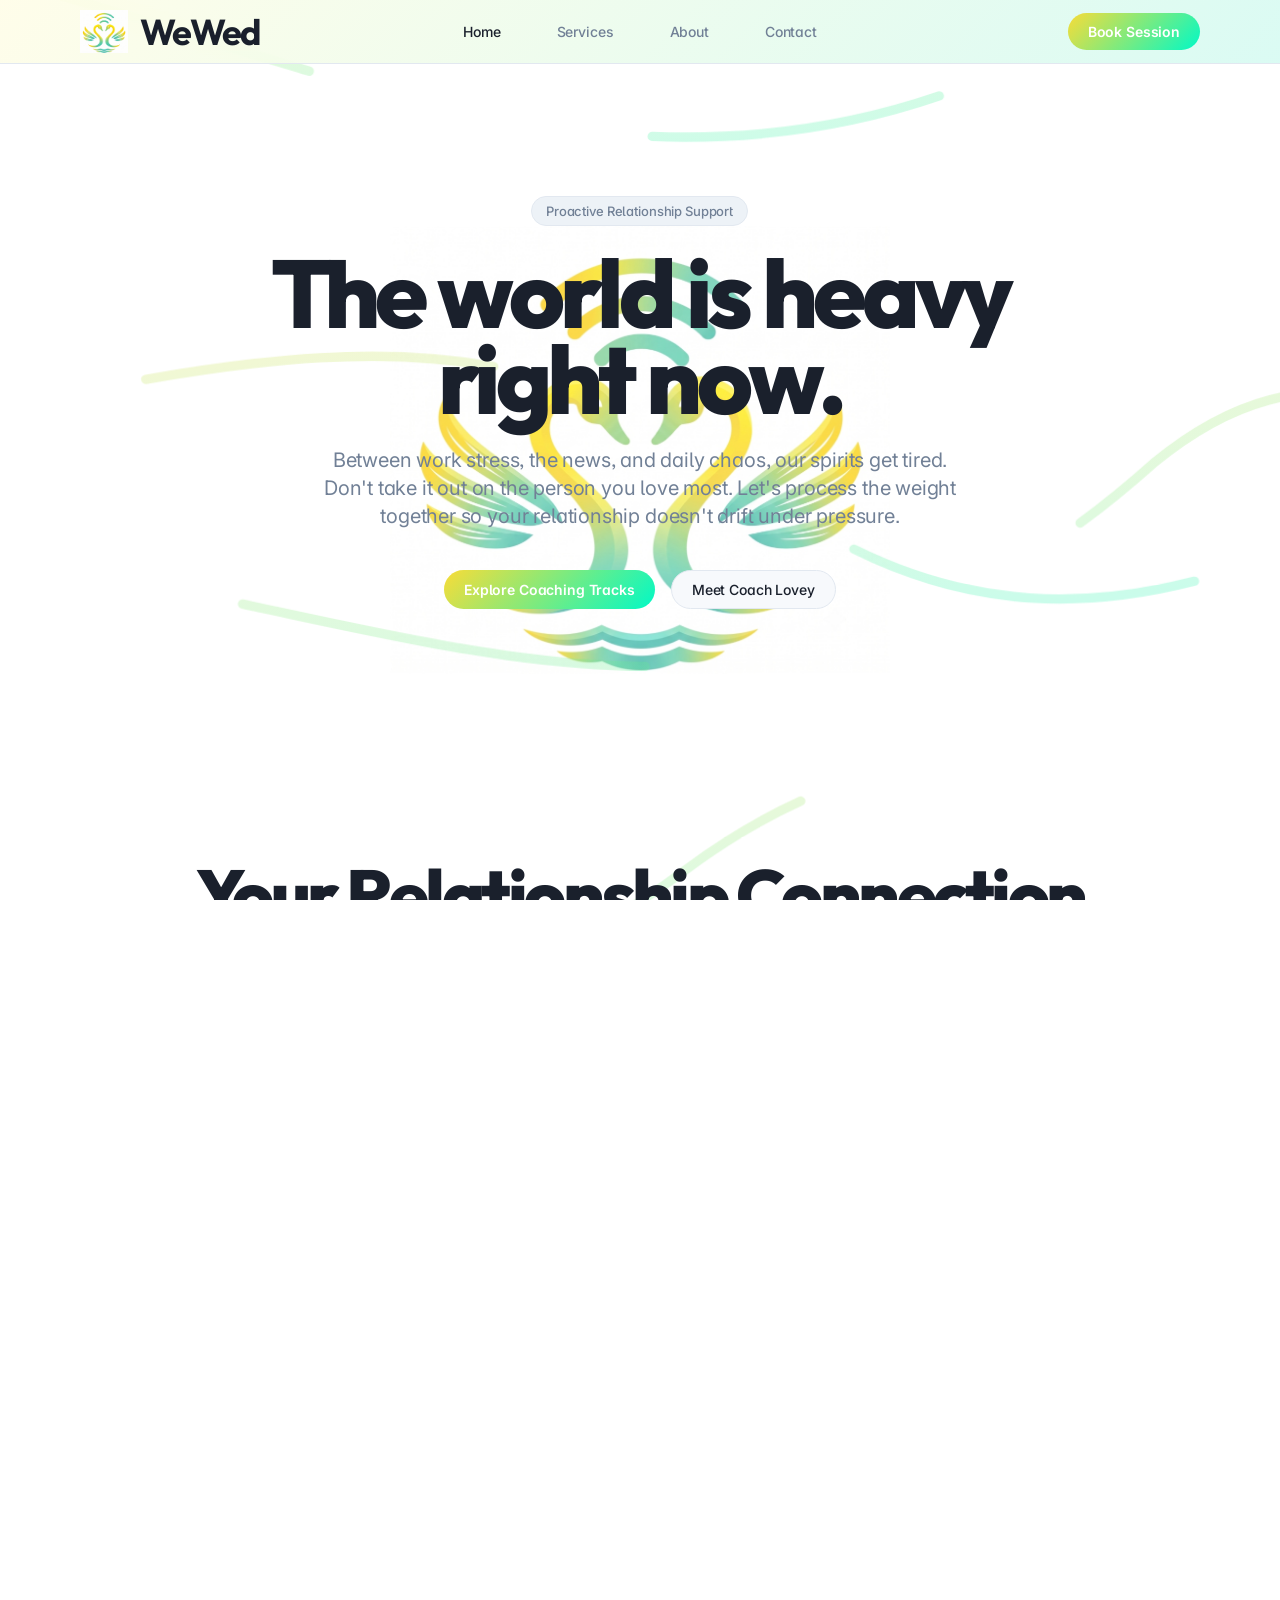
==== index.html @ 93bf55c0 "Add Coach Lovey portrait to home page card and about page biography section" ====
<!DOCTYPE html>
<html lang="en">
<head>
  <meta charset="UTF-8">
  <script>document.documentElement.classList.add('js')</script>
  <meta name="viewport" content="width=device-width, initial-scale=1.0">
  <title>WeWed - Proactive Relationship Coaching</title>
  <meta name="description" content="Peel back the layers and process the weight of the world together. Proactive, preventative relationship support with Coach Lovey.">
  <link rel="stylesheet" href="style.css?v=2">
</head>
<body>
  <!-- Header Navigation -->
  <header>
    <a href="index.html" class="logo" id="header-logo">
      <img src="swan-logo.jpg" alt="WeWed Logo" style="width: 32px; height: 32px; margin-right: 4px; object-fit: contain;">
      WeWed
    </a>
    <nav id="header-nav">
      <div class="nav-links">
        <a href="index.html" class="active">Home</a>
        <a href="services.html">Services</a>
        <a href="about.html">About</a>
        <a href="contact.html">Contact</a>
      </div>
      <div class="nav-ctas">
        <a href="contact.html" class="btn-primary">Book Session</a>
      </div>
    </nav>
  </header>

  <!-- Hero Section -->
  <section class="hero">
    <div class="hero-tag animate-on-scroll">Proactive Relationship Support</div>
    <h1 class="display-xxl animate-on-scroll">The world is heavy right now.</h1>
    <p class="subhead animate-on-scroll">Between work stress, the news, and daily chaos, our spirits get tired. Don't take it out on the person you love most. Let's process the weight together so your relationship doesn't drift under pressure.</p>
    <div class="hero-actions animate-on-scroll">
      <a href="services.html" class="btn-primary">Explore Coaching Tracks</a>
      <a href="about.html" class="btn-secondary">Meet Coach Lovey</a>
    </div>
  </section>

  <!-- Services Highlights (Translucent and Spotlight Cards) -->
  <section class="section-container">
    <div style="text-align: center; margin-bottom: 60px;">
      <h2 class="display-xl animate-on-scroll">Your Relationship Connection</h2>
      <p class="subhead animate-on-scroll" style="margin: 0 auto;">Curated coaching services designed to protect your healing and build a better way to connect.</p>
    </div>
    
    <div class="grid-3">
      <!-- Prevention & Maintenance Card (Teal Spotlight) -->
      <div class="card-surface card-spotlight-teal animate-on-scroll" id="card-prevention">
        <div class="hero-tag" style="width: fit-content; margin-bottom: 12px; font-size: 12px; padding: 4px 10px; color: var(--ink);">For Individuals & Couples</div>
        <h3 class="display-md" style="margin-bottom: 15px;">Relational Prevention & Maintenance</h3>
        <p class="subhead" style="font-size: 15px; line-height: 1.5; margin-bottom: 30px;">Stop old patterns before they occur. Protect the healing you've achieved, balancing life, work, stress, and daily routines to stay securely on a positive path forward.</p>
        <a href="services.html" class="btn-secondary" style="width: 100%;">View Details</a>
      </div>

      <!-- Communication Deep Dive (Yellow Spotlight) -->
      <div class="card-surface card-spotlight-yellow animate-on-scroll" id="card-deepdive">
        <div class="hero-tag" style="width: fit-content; margin-bottom: 12px; font-size: 12px; padding: 4px 10px; color: var(--ink);">For Individuals & Couples</div>
        <h3 class="display-md" style="margin-bottom: 15px;">The Communication Deep Dive</h3>
        <p class="subhead" style="font-size: 15px; line-height: 1.5; margin-bottom: 30px;">Designed for individuals and couples stuck in arguments or personal communication loops due to a heavy backlog of unspoken hurt. Fast-track your space to express feelings cleanly, flattening the lumpy rug.</p>
        <a href="services.html" class="btn-secondary" style="width: 100%;">View Details</a>
      </div>

      <!-- Cohorts & Tools (Mix Spotlight) -->
      <div class="card-surface card-spotlight-mix animate-on-scroll" id="card-groups">
        <h3 class="display-md" style="margin-bottom: 15px;">Intentional Communication Groups</h3>
        <p class="subhead" style="font-size: 15px; line-height: 1.5; margin-bottom: 30px;">Breakthroughs from realizing you aren't alone. Led group sessions providing a low-pressure space to connect, share perspectives, and apply what works for you.</p>
        <a href="services.html" class="btn-secondary" style="width: 100%;">View Details</a>
      </div>
    </div>
  </section>

  <!-- Coach Lovey Section -->
  <section class="section-container" style="border-top: 1px solid var(--hairline-soft);">
    <div class="grid-2" style="align-items: center;">
      <div class="animate-on-scroll" style="position: relative; display: flex; justify-content: center;">
        <!-- Sophisticated interactive graphic placeholder/mockup -->
        <div class="card-surface card-spotlight-teal" style="width: 100%; max-width: 440px; padding: 40px; text-align: center; border-radius: 30px;">
          <img src="coach-lovey.jpg" alt="Coach Lovey" style="width: 140px; height: 140px; border-radius: 50%; object-fit: cover; margin: 0 auto 24px auto; border: 3px solid var(--accent-teal); display: block; box-shadow: var(--shadow-md);">
          <h3 class="display-md" style="margin-bottom: 8px;">Coach Lovey</h3>
          <p class="subhead" style="font-size: 14px; margin-bottom: 24px;">Relationship Coach</p>
          <div style="display: flex; justify-content: center; gap: 8px;">
            <span style="background: var(--surface-2); padding: 6px 12px; border-radius: 100px; font-size: 12px; border: 1px solid var(--hairline);">20+ Yrs Care</span>
            <span style="background: var(--surface-2); padding: 6px 12px; border-radius: 100px; font-size: 12px; border: 1px solid var(--hairline);">Marriage Advocate</span>
          </div>
        </div>
      </div>
      <div class="animate-on-scroll">
        <div class="hero-tag" style="width: fit-content;">Meet Coach Lovey</div>
        <h2 class="display-xl" style="margin-bottom: 20px;">We Connect, We Prevent, We Build</h2>
        <p style="color: var(--ink-muted); font-size: 16px; line-height: 1.6; margin-bottom: 20px;">Yolonda “Coach Lovey” Young is the founder of WeWed, LLC and a Certified Relationship Coach with a Bachelor’s degree in Clinical Psychology. Her work focuses on helping singles, couples, and groups build healthier communication, stronger connection, and practical relationship habits before things break down.</p>
        <p style="color: var(--ink-muted); font-size: 16px; line-height: 1.6; margin-bottom: 32px;">Through WeWed, Coach Lovey provides relationship coaching that is preventative, practical, and forward-focused. Her sessions are designed to help clients recognize patterns, strengthen communication, build self-awareness, and create healthier ways of showing up in their relationships.</p>
        <a href="about.html" class="btn-primary">Read My Story</a>
      </div>
    </div>
  </section>

  <!-- What Makes This Approach Different Section -->
  <section class="section-container" style="border-top: 1px solid var(--hairline-soft); padding-top: 80px; padding-bottom: 80px;">
    <div class="grid-2">
      <!-- Title (Left) -->
      <div style="display: flex; flex-direction: column; justify-content: center;">
        <div class="hero-tag animate-on-scroll" style="width: fit-content; margin-bottom: 16px;">Our Philosophy</div>
        <h2 class="display-xl animate-on-scroll" style="margin-bottom: 24px;">What Makes This Approach Different</h2>
      </div>
      <!-- Card (Right) -->
      <div class="border-trace-teal animate-on-scroll">
        <div class="border-trace-teal-inner card-surface card-spotlight-teal" style="padding: 40px; height: 100%;">
          <p style="color: var(--ink-muted); font-size: 16px; line-height: 1.6; margin-bottom: 20px;">Coach Lovey blends relational insight, communication strategy, guided conversation, and practical tools to support personal and relational growth.</p>
          <p style="color: var(--ink-muted); font-size: 16px; line-height: 1.6; margin-bottom: 20px;">This work focuses on everyday moments: how you speak, listen, respond, pause, repair, set boundaries, and make decisions. Small shifts in understanding and communication can create meaningful changes in how relationships feel over time.</p>
          <p style="color: var(--ink-muted); font-size: 16px; line-height: 1.6; margin-bottom: 0;">The goal is not to stay stuck in the past. The goal is to understand what matters, recognize what needs to change, and build healthier habits moving forward.</p>
        </div>
      </div>
    </div>
  </section>

  <!-- Coaching, Not Therapy Section -->
  <section class="section-container" style="border-top: 1px solid var(--hairline-soft); padding-top: 80px; padding-bottom: 80px;">
    <div class="grid-2">
      <!-- Title (Desktop Right, Mobile First) -->
      <div class="order-second-desktop align-right-desktop" style="display: flex; flex-direction: column; justify-content: center;">
        <div class="hero-tag animate-on-scroll" style="width: fit-content; margin-bottom: 16px;">Core Distinction</div>
        <h2 class="display-xl animate-on-scroll" style="margin-bottom: 24px;">Coaching, Not Therapy</h2>
      </div>
      <!-- Card (Desktop Left, Mobile Second) -->
      <div class="border-trace-teal animate-on-scroll order-first-desktop">
        <div class="border-trace-teal-inner card-surface card-spotlight-yellow" style="padding: 40px; height: 100%;">
          <p style="color: var(--ink-muted); font-size: 16px; line-height: 1.6; margin-bottom: 20px;">WeWed is not therapy, counseling, clinical psychotherapy, or mental health treatment. Coaching services are educational, facilitative, and growth-focused.</p>
          <p style="color: var(--ink-muted); font-size: 16px; line-height: 1.6; margin-bottom: 0;">Coach Lovey does not diagnose, treat mental health conditions, provide crisis intervention, or replace the support of a licensed mental health professional. Instead, WeWed focuses on prevention, maintenance, communication, clarity, boundaries, and intentional relationship growth.</p>
        </div>
      </div>
    </div>
  </section>

  <!-- Global Footer -->
  <footer>
    <div class="footer-container">
      <div class="footer-info">
        <a href="index.html" class="logo" id="footer-logo">
          <img src="swan-logo.jpg" alt="WeWed Logo" style="width: 32px; height: 32px; margin-right: 4px; object-fit: contain;">
          WeWed
        </a>
        <p>Proactive relationship prevention, maintenance, and intensive coaching to protect your connection.</p>
      </div>
      <div class="footer-column">
        <h4>Services</h4>
        <ul>
          <li><a href="services.html">Prevention & Maintenance</a></li>
          <li><a href="services.html">Communication Deep Dive</a></li>
          <li><a href="services.html">Group Cohorts</a></li>
        </ul>
      </div>
      <div class="footer-column">
        <h4>About</h4>
        <ul>
          <li><a href="about.html">Coach Lovey</a></li>
          <li><a href="about.html#articles">Insights & Articles</a></li>
        </ul>
      </div>
      <div class="footer-column">
        <h4>Connect</h4>
        <ul>
          <li><a href="contact.html">Book Session</a></li>
          <li><a href="contact.html">General Inquiry</a></li>
          <li><a href="contact.html#faq">FAQs</a></li>
        </ul>
      </div>
    </div>
    <div class="footer-bottom">
      <div>© 2026 WeWed. All rights reserved.</div>
      <div>Designed with Framer aesthetics.</div>
    </div>
  </footer>

  <script src="app.js"></script>
</body>
</html>
---- style.css ----
@import url('https://fonts.googleapis.com/css2?family=Inter:ital,opsz,wght@0,14..32,100..900;1,14..32,100..900&family=Outfit:wght@100..900&display=swap');

:root {
  --canvas: #ffffff;
  --surface-1: #f7f9fc;
  --surface-2: #edf2f7;
  --hairline: #e2e8f0;
  --hairline-soft: #edf2f7;
  --ink: #1a202c;
  --ink-muted: #718096;
  --accent-teal: #01F9C6;
  --accent-yellow: #F9DC37;
  --btn-gradient: linear-gradient(135deg, #F9DC37, #01F9C6);
  --font-display: 'Outfit', sans-serif;
  --font-body: 'Inter', sans-serif;
}

* {
  box-sizing: border-box;
  margin: 0;
  padding: 0;
}

html, body {
  background-color: var(--canvas);
  color: var(--ink);
  font-family: var(--font-body);
  font-feature-settings: "cv01", "cv05", "cv09", "cv11", "ss03", "ss07", "dlig";
  overflow-x: hidden;
  scroll-behavior: smooth;
  height: 100%;
}

h1, h2, h3, h4, h5, h6 {
  font-family: var(--font-display);
}

/* Background floating scissors canvas */
/* Background Large Logo Layout */
.bg-canvas {
  position: fixed;
  top: 0;
  left: 0;
  width: 100vw;
  height: 100vh;
  z-index: 1;
  pointer-events: none;
  overflow: hidden;
  display: flex;
  align-items: center;
  justify-content: center;
}

.bg-logo-large {
  width: min(70vw, 70vh, 500px);
  height: min(70vw, 70vh, 500px);
  opacity: 0.75; /* Increased opacity for clear visibility */
  mix-blend-mode: multiply; /* Transparent white background for JPEG */
  pointer-events: none;
  animation: bgLogoFloat 10s infinite ease-in-out;
  transform-origin: center;
}

.bg-logo-large img {
  width: 100%;
  height: 100%;
  object-fit: contain;
}

@keyframes bgLogoFloat {
  0%, 100% { transform: translateY(0) rotate(0deg); }
  50% { transform: translateY(-15px) rotate(2deg); }
}

/* Color Flashing Animation via Hue-Rotate */
@keyframes bgLogoFlash {
  0% { filter: hue-rotate(0deg); }
  100% { filter: hue-rotate(360deg); }
}

/* Cursor Swan / Ripple Interaction */
.click-swan-effect {
  position: fixed;
  width: 50px;
  height: 50px;
  z-index: 9999;
  pointer-events: none;
  transform: translate(-50%, -50%);
  animation: fadeOutSwan 0.7s forwards cubic-bezier(0.16, 1, 0.3, 1);
}

@keyframes fadeOutSwan {
  0% { opacity: 0; scale: 0.6; }
  20% { opacity: 1; scale: 1.1; }
  100% { opacity: 0; scale: 0.8; }
}

.click-ripple {
  position: fixed;
  border: 2px solid var(--accent-teal);
  border-radius: 50%;
  transform: translate(-50%, -50%);
  pointer-events: none;
  z-index: 9997;
  animation: rippleEffect 0.7s forwards cubic-bezier(0.16, 1, 0.3, 1);
}

@keyframes rippleEffect {
  0% { width: 0; height: 0; opacity: 1; }
  100% { width: 100px; height: 100px; opacity: 0; border-color: var(--accent-yellow); }
}

/* User Rules CSS for Scroll Animations */
.animate-on-scroll {
  transition: opacity .8s cubic-bezier(.16,1,.3,1), transform .8s cubic-bezier(.16,1,.3,1);
  will-change: transform, opacity;
}

.js .animate-on-scroll {
  opacity: 0;
  transform: translateY(30px);
}

.animate-on-scroll.is-visible {
  opacity: 1 !important;
  transform: translateY(0) !important;
}

/* Black text border on all teal-coloured text */
[style*="color: var(--accent-teal)"],
[style*="color:var(--accent-teal)"] {
  text-shadow:
    -1px -1px 0 #000,
     1px -1px 0 #000,
    -1px  1px 0 #000,
     1px  1px 0 #000;
}


/* Global Layout & Container */
header {
  position: fixed;
  top: 0;
  left: 0;
  width: 100%;
  height: 64px;
  background: linear-gradient(135deg, rgba(255, 253, 230, 0.85), rgba(212, 250, 241, 0.85), rgba(255, 240, 242, 0.85), rgba(255, 253, 230, 0.85));
  background-size: 300% 300%;
  animation: footerGradient 15s ease infinite;
  backdrop-filter: blur(20px);
  -webkit-backdrop-filter: blur(20px);
  border-bottom: 1px solid var(--hairline);
  z-index: 1000;
  display: flex;
  align-items: center;
  justify-content: space-between;
  padding: 0 80px;
}

header .logo {
  font-size: 36px;
  letter-spacing: -2px;
}

header .logo img {
  width: 48px !important;
  height: 48px !important;
}

.logo {
  font-family: var(--font-display);
  font-size: 24px;
  font-weight: 700;
  color: var(--ink);
  text-decoration: none;
  letter-spacing: -1.5px;
  display: flex;
  align-items: center;
  gap: 8px;
}

.logo svg {
  width: 24px;
  height: 24px;
  fill: var(--accent-teal);
}

nav {
  display: flex;
  align-items: center;
  flex-grow: 1;
  justify-content: flex-end;
}

.nav-links {
  position: absolute;
  left: 50%;
  transform: translateX(-50%);
  display: flex;
  gap: 56px;
  align-items: center;
}

nav a {
  font-size: 14px;
  font-weight: 500;
  color: var(--ink-muted);
  text-decoration: none;
  letter-spacing: -0.14px;
  transition: color 0.2s ease;
}

nav a:hover, nav a.active {
  color: var(--ink);
}

.nav-ctas {
  display: flex;
  gap: 12px;
}

/* Primary and Secondary CTA Buttons */
.btn-primary {
  background: var(--btn-gradient);
  color: var(--canvas);
  font-family: var(--font-body);
  font-size: 14px;
  font-weight: 600;
  letter-spacing: -0.14px;
  border-radius: 100px;
  padding: 10px 20px;
  border: none;
  cursor: pointer;
  text-decoration: none;
  transition: transform 0.1s ease, filter 0.2s ease;
  display: inline-flex;
  align-items: center;
  justify-content: center;
}

.btn-primary:active {
  transform: scale(0.96);
}

.btn-primary:hover {
  filter: brightness(1.08);
}

.btn-secondary {
  background-color: var(--surface-1);
  color: var(--ink);
  font-family: var(--font-body);
  font-size: 14px;
  font-weight: 500;
  letter-spacing: -0.14px;
  border-radius: 100px;
  padding: 10px 20px;
  border: 1px solid var(--hairline);
  cursor: pointer;
  text-decoration: none;
  transition: transform 0.1s ease, background-color 0.2s ease;
  display: inline-flex;
  align-items: center;
  justify-content: center;
}

.btn-secondary:active {
  transform: scale(0.96);
}

.btn-secondary:hover {
  background-color: var(--surface-2);
}

/* Mobile Nav Toggle */
.mobile-menu-btn {
  display: none;
  background: none;
  border: none;
  color: var(--ink);
  cursor: pointer;
}

/* Page Hero Section */
.hero {
  position: relative;
  min-height: 85vh;
  display: flex;
  flex-direction: column;
  justify-content: center;
  align-items: center;
  text-align: center;
  padding: 120px 20px 80px 20px;
  z-index: 10;
}

.hero-tag {
  background: var(--surface-2);
  border: 1px solid var(--hairline);
  color: var(--ink-muted);
  font-size: 13px;
  font-weight: 500;
  letter-spacing: -0.13px;
  padding: 6px 14px;
  border-radius: 100px;
  margin-bottom: 24px;
}

.display-xxl {
  font-family: var(--font-display);
  font-size: 96px;
  font-weight: 800;
  line-height: 0.9;
  letter-spacing: -4.5px;
  color: var(--ink);
  max-width: 900px;
  margin-bottom: 24px;
}

.display-xl {
  font-family: var(--font-display);
  font-size: 72px;
  font-weight: 800;
  line-height: 0.95;
  letter-spacing: -3.5px;
  color: var(--ink);
  margin-bottom: 20px;
}

.display-md {
  font-family: var(--font-display);
  font-size: 32px;
  font-weight: 700;
  line-height: 1.13;
  letter-spacing: -1px;
  color: var(--ink);
  margin-bottom: 16px;
}

.subhead {
  font-size: 20px;
  font-weight: 400;
  line-height: 1.4;
  color: var(--ink-muted);
  max-width: 640px;
  margin-bottom: 40px;
  letter-spacing: -0.18px;
}

.hero-actions {
  display: flex;
  gap: 16px;
}

/* Card and Container Grid Layouts */
.section-container {
  max-width: 1600px;
  margin: 0 auto;
  padding: 96px 80px;
  position: relative;
  z-index: 10;
}

.grid-2 {
  display: grid;
  grid-template-columns: repeat(2, 1fr);
  gap: 30px;
}

.grid-3 {
  display: grid;
  grid-template-columns: repeat(3, 1fr);
  gap: 30px;
}

/* Premium Card Styles */
.card-surface {
  background-color: var(--surface-1);
  border: 1px solid var(--hairline);
  border-radius: 20px;
  padding: 30px;
  transition: transform 0.3s cubic-bezier(0.16, 1, 0.3, 1), border-color 0.3s ease;
  position: relative;
  overflow: hidden;
}

.card-surface:hover {
  transform: translateY(-4px);
  border-color: rgba(0, 0, 0, 0.15);
}

/* Gradient Spotlight Card - Framer Signature */
.card-spotlight-teal {
  background: radial-gradient(circle at 0% 0%, rgba(1, 249, 198, 0.25) 0%, rgba(255, 255, 255, 0) 70%), var(--surface-1);
  border: 1px solid rgba(1, 249, 198, 0.2);
}

.card-spotlight-teal:hover {
  border-color: rgba(1, 249, 198, 0.6);
  box-shadow: 0 10px 30px rgba(1, 249, 198, 0.15);
}

.card-spotlight-yellow {
  background: radial-gradient(circle at 100% 0%, rgba(249, 220, 55, 0.25) 0%, rgba(255, 255, 255, 0) 70%), var(--surface-1);
  border: 1px solid rgba(249, 220, 55, 0.2);
}

.card-spotlight-yellow:hover {
  border-color: rgba(249, 220, 55, 0.6);
  box-shadow: 0 10px 30px rgba(249, 220, 55, 0.15);
}

.card-spotlight-mix {
  background: radial-gradient(circle at 50% 100%, rgba(1, 249, 198, 0.15) 0%, rgba(249, 220, 55, 0.15) 60%, rgba(255, 255, 255, 0) 80%), var(--surface-1);
  border: 1px solid rgba(1, 249, 198, 0.15);
}

.card-spotlight-mix:hover {
  border-color: rgba(1, 249, 198, 0.5);
  box-shadow: 0 10px 30px rgba(249, 220, 55, 0.1);
}

/* Feature/Comparison Table styling */
.pricing-tabs {
  display: flex;
  background: var(--surface-1);
  border: 1px solid var(--hairline);
  padding: 4px;
  border-radius: 100px;
  margin: 0 auto 40px auto;
  width: fit-content;
}

.pricing-tab {
  background: transparent;
  color: var(--ink-muted);
  border: none;
  font-family: var(--font-body);
  font-size: 14px;
  font-weight: 500;
  padding: 8px 20px;
  border-radius: 100px;
  cursor: pointer;
  transition: all 0.2s ease;
}

.pricing-tab.active {
  background: var(--surface-2);
  color: var(--ink);
}

/* Form Styles */
.form-group {
  margin-bottom: 24px;
  position: relative;
}

.form-label {
  display: block;
  font-size: 13px;
  font-weight: 500;
  color: var(--ink-muted);
  margin-bottom: 8px;
}

.form-input {
  width: 100%;
  background-color: var(--surface-1);
  border: 1px solid var(--hairline);
  color: var(--ink);
  font-family: var(--font-body);
  font-size: 15px;
  padding: 12px 16px;
  border-radius: 10px;
  outline: none;
  transition: border-color 0.2s ease, box-shadow 0.2s ease;
}

.form-input:focus {
  border-color: var(--accent-teal);
  box-shadow: 0 0 0 1px var(--accent-teal);
}

textarea.form-input {
  resize: vertical;
  min-height: 120px;
}

/* Validation styles */
.form-input.error {
  border-color: var(--accent-yellow);
}

.error-message {
  font-size: 12px;
  color: var(--accent-yellow);
  margin-top: 6px;
}

/* Footer Section */
footer {
  border-top: 1px solid var(--hairline-soft);
  background: linear-gradient(135deg, #FFFDE6, #D4FAF1, #FFF0F2, #FFFDE6);
  background-size: 300% 300%;
  animation: footerGradient 15s ease infinite;
  position: relative;
  z-index: 10;
}

@keyframes footerGradient {
  0% { background-position: 0% 50%; }
  50% { background-position: 100% 50%; }
  100% { background-position: 0% 50%; }
}


.footer-container {
  max-width: 1600px;
  margin: 0 auto;
  padding: 80px 80px;
  display: grid;
  grid-template-columns: 2fr repeat(3, 1fr);
  gap: 40px;
}

.footer-info {
  display: flex;
  flex-direction: column;
  gap: 20px;
}

.footer-info p {
  font-size: 14px;
  color: var(--ink-muted);
  line-height: 1.5;
  max-width: 300px;
}

.footer-column h4 {
  font-size: 14px;
  font-weight: 600;
  color: var(--ink);
  margin-bottom: 20px;
}

.footer-column ul {
  list-style: none;
}

.footer-column ul li {
  margin-bottom: 12px;
}

.footer-column ul li a {
  font-size: 13px;
  color: var(--ink-muted);
  text-decoration: none;
  transition: color 0.2s ease;
}

.footer-column ul li a:hover {
  color: var(--ink);
}

.footer-bottom {
  max-width: 1600px;
  margin: 0 auto;
  padding: 30px 80px;
  border-top: 1px solid var(--hairline-soft);
  display: flex;
  justify-content: space-between;
  align-items: center;
  font-size: 12px;
  color: var(--ink-muted);
}

/* Accordion FAQs */
.faq-list {
  max-width: 800px;
  margin: 0 auto;
}

.faq-item {
  border-bottom: 1px solid var(--hairline-soft);
  padding: 24px 0;
}

.faq-question {
  display: flex;
  justify-content: space-between;
  align-items: center;
  cursor: pointer;
}

.faq-question h3 {
  font-size: 18px;
  font-weight: 500;
  letter-spacing: -0.5px;
}

.faq-answer {
  max-height: 0;
  overflow: hidden;
  transition: max-height 0.3s cubic-bezier(0.16, 1, 0.3, 1), margin-top 0.3s ease;
  margin-top: 0;
  color: var(--ink-muted);
  line-height: 1.5;
  font-size: 15px;
}

.faq-item.active .faq-answer {
  max-height: 200px;
  margin-top: 16px;
}

.faq-icon {
  transition: transform 0.3s ease;
}

.faq-item.active .faq-icon {
  transform: rotate(45deg);
}

/* Animations and Responsive Styles */
@media (max-width: 1199px) {
  .display-xxl { font-size: 80px; letter-spacing: -3.5px; }
  .display-xl { font-size: 60px; letter-spacing: -2.5px; }
}

@media (max-width: 810px) {
  header {
    padding: 0 20px;
  }
  header .logo {
    font-size: 24px;
    letter-spacing: -1px;
  }
  header .logo img {
    width: 32px !important;
    height: 32px !important;
  }
  nav {
    display: none; /* Add JS handler for mobile dropdown */
    position: absolute;
    top: 64px;
    left: 0;
    width: 100%;
    background: var(--canvas);
    border-bottom: 1px solid var(--hairline-soft);
    flex-direction: column;
    padding: 20px;
    gap: 20px;
    align-items: flex-start;
  }
  .nav-links {
    position: static;
    transform: none;
    flex-direction: column;
    gap: 20px;
    align-items: flex-start;
    width: 100%;
  }
  nav.open {
    display: flex;
  }
  .nav-ctas {
    width: 100%;
    flex-direction: column;
  }
  .mobile-menu-btn {
    display: block;
  }
  .section-container {
    padding: 48px 20px;
  }
  .grid-2, .grid-3 {
    grid-template-columns: 1fr;
  }
  .hero {
    padding: 100px 20px 60px 20px;
  }
  .display-xxl { font-size: 48px; letter-spacing: -2px; }
  .display-xl { font-size: 40px; letter-spacing: -1.5px; }
  .footer-container {
    grid-template-columns: 1fr;
    gap: 30px;
    padding: 48px 20px;
  }
  .footer-bottom {
    padding: 20px 20px;
    flex-direction: column;
    gap: 10px;
    text-align: center;
  }
}

/* Animated Teal Border Glow */
@keyframes borderGlowTeal {
  0%, 100% {
    border-color: rgba(1, 249, 198, 0.3);
    box-shadow: 0 0 15px rgba(1, 249, 198, 0.05);
  }
  50% {
    border-color: rgba(1, 249, 198, 0.95);
    box-shadow: 0 0 25px rgba(1, 249, 198, 0.25);
  }
}

.animated-border-teal {
  border: 1px solid rgba(1, 249, 198, 0.3);
  animation: borderGlowTeal 5s infinite ease-in-out;
  transition: transform 0.3s cubic-bezier(0.16, 1, 0.3, 1);
}

.animated-border-teal:hover {
  transform: translateY(-4px);
}

/* Border Tracing Teal Animation */
@keyframes borderRotate {
  0% {
    transform: rotate(0deg);
  }
  100% {
    transform: rotate(360deg);
  }
}

.border-trace-teal {
  position: relative;
  border-radius: 20px;
  padding: 1.5px; /* Border width */
  overflow: hidden;
  background: rgba(148, 163, 184, 0.1);
  z-index: 1;
}

.border-trace-teal::before {
  content: '';
  position: absolute;
  top: -150%;
  left: -150%;
  width: 400%;
  height: 400%;
  background: conic-gradient(
    from 0deg,
    transparent 0deg,
    transparent 160deg,
    #01F9C6 180deg,
    transparent 200deg,
    transparent 360deg
  );
  animation: borderRotate 6s linear infinite;
  z-index: -1;
  pointer-events: none;
}

.border-trace-teal-inner {
  position: relative;
  background: var(--surface-1);
  border-radius: 18.5px;
  height: 100%;
  width: 100%;
  z-index: 2;
  box-sizing: border-box;
}

.border-trace-teal .card-surface {
  border: none;
  background: radial-gradient(circle at 0% 0%, rgba(1, 249, 198, 0.25) 0%, rgba(255, 255, 255, 0) 70%), var(--surface-1);
}

/* Timeline styling for journey details */
.timeline {
  position: relative;
  padding-left: 30px;
  margin: 40px 0;
}

.timeline::before {
  content: '';
  position: absolute;
  left: 8px;
  top: 10px;
  bottom: 10px;
  width: 2px;
  background: var(--hairline);
}

.timeline-item {
  position: relative;
  margin-bottom: 40px;
}

.timeline-item::before {
  content: '';
  position: absolute;
  left: -29px;
  top: 6px;
  width: 14px;
  height: 14px;
  border-radius: 50%;
  background: var(--accent-teal);
  border: 3px solid var(--canvas);
}

.timeline-date {
  font-family: var(--font-display);
  font-size: 18px;
  font-weight: 700;
  color: var(--accent-teal);
  margin-bottom: 6px;
  letter-spacing: -0.5px;
  text-shadow:
    -1px -1px 0 #000,
     1px -1px 0 #000,
    -1px  1px 0 #000,
     1px  1px 0 #000;
}

@media (min-width: 811px) {
  .order-first-desktop {
    order: -1;
  }
  .order-second-desktop {
    order: 1;
  }
  .align-right-desktop {
    align-items: flex-end;
    text-align: right;
  }
}
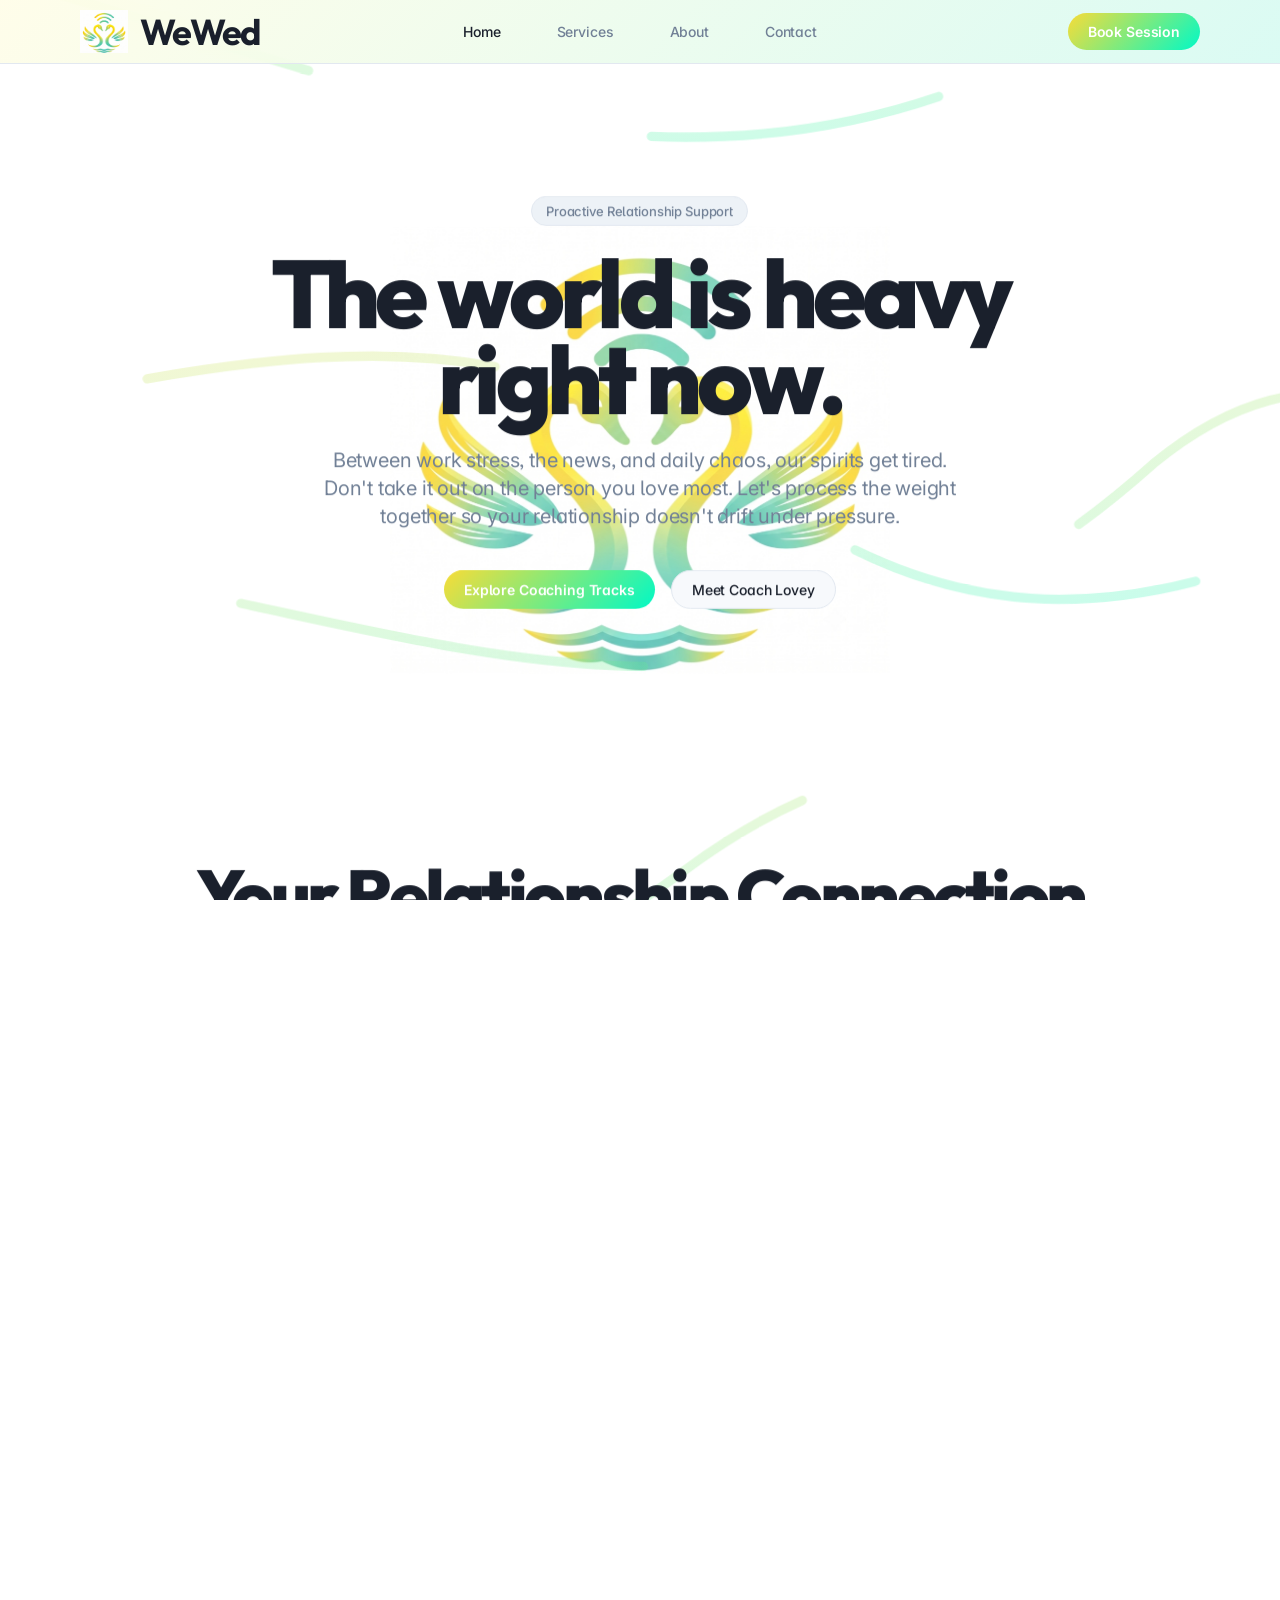
==== commit d3ae2555: "Add WeWed logo favicon to all HTML pages" ====
--- a/index.html
+++ b/index.html
@@ -7,6 +7,7 @@
   <title>WeWed - Proactive Relationship Coaching</title>
   <meta name="description" content="Peel back the layers and process the weight of the world together. Proactive, preventative relationship support with Coach Lovey.">
   <link rel="stylesheet" href="style.css?v=2">
+  <link rel="icon" type="image/jpeg" href="swan-logo.jpg">
 </head>
 <body>
   <!-- Header Navigation -->
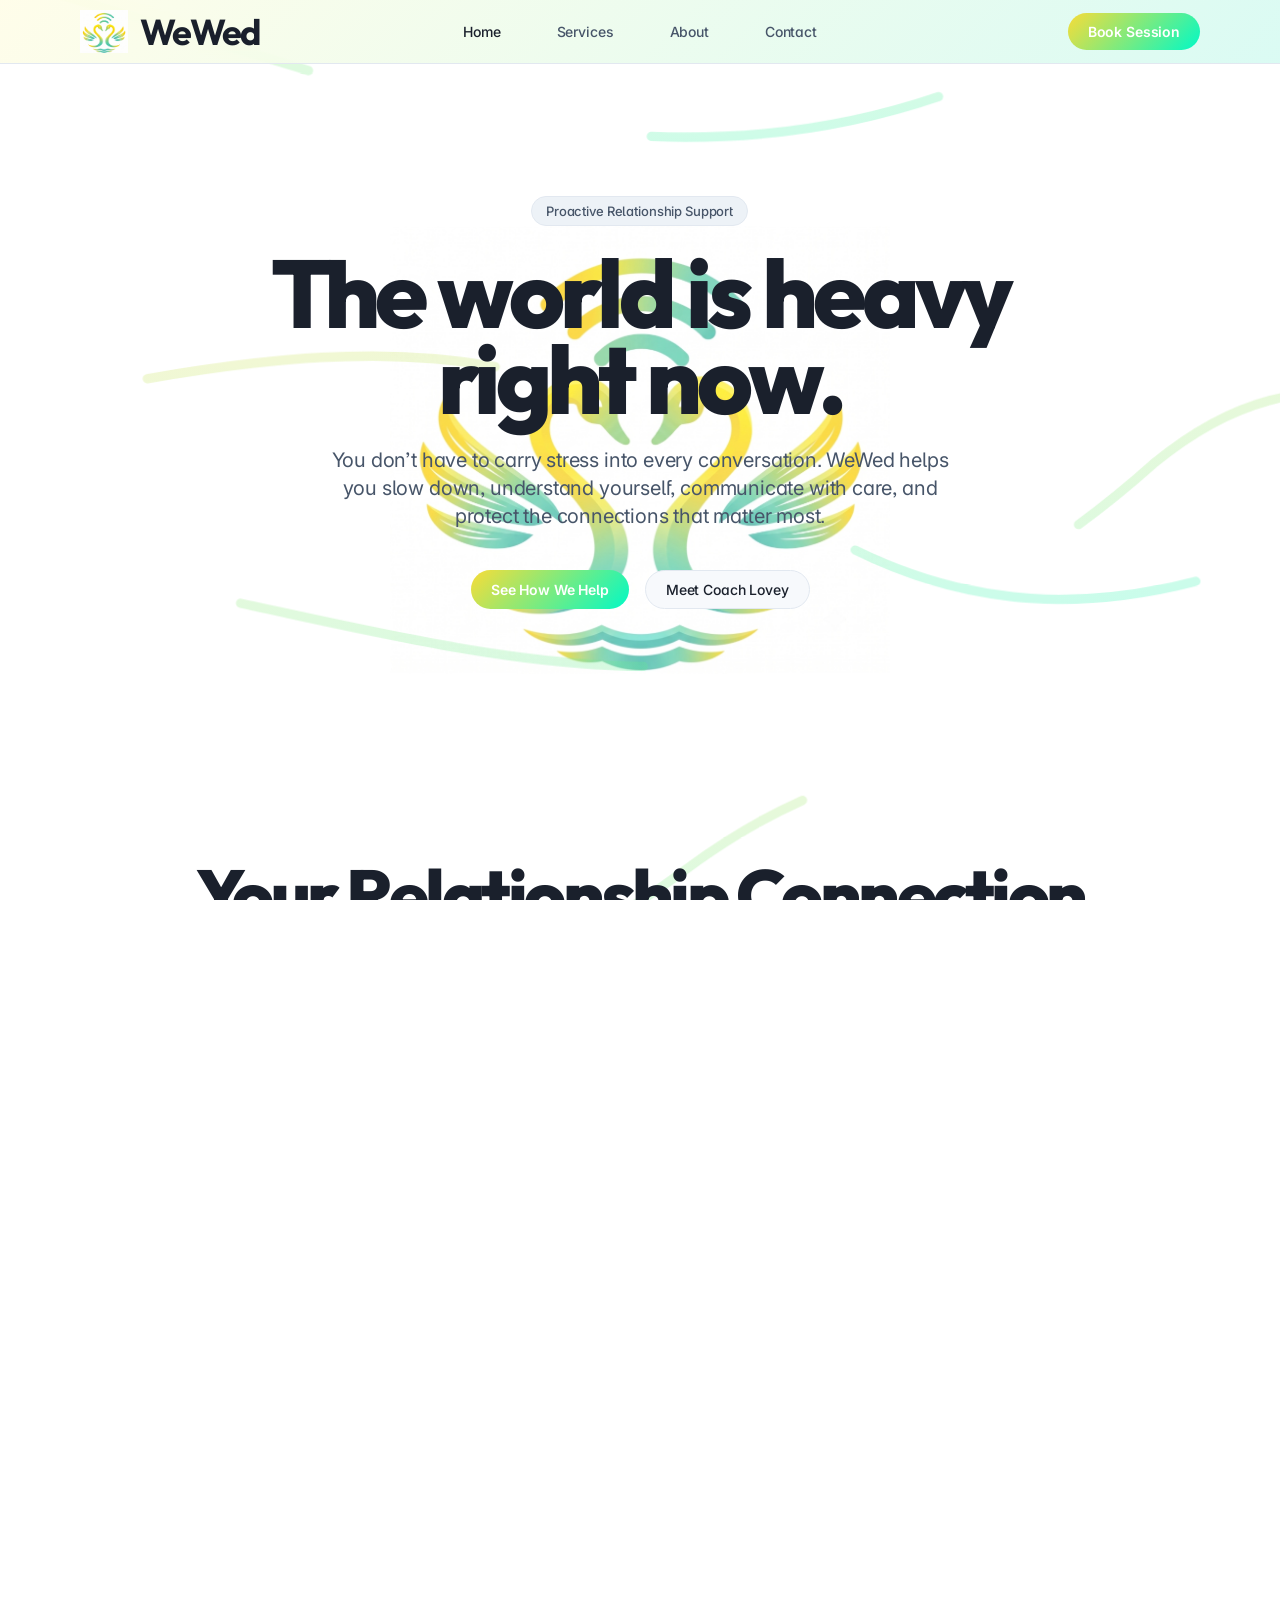
==== commit 899e1201: "Update site copy, contrast readability, FAQ sections, and deep tab link routing" ====
--- a/index.html
+++ b/index.html
@@ -33,9 +33,9 @@
   <section class="hero">
     <div class="hero-tag animate-on-scroll">Proactive Relationship Support</div>
     <h1 class="display-xxl animate-on-scroll">The world is heavy right now.</h1>
-    <p class="subhead animate-on-scroll">Between work stress, the news, and daily chaos, our spirits get tired. Don't take it out on the person you love most. Let's process the weight together so your relationship doesn't drift under pressure.</p>
+    <p class="subhead animate-on-scroll">You don’t have to carry stress into every conversation. WeWed helps you slow down, understand yourself, communicate with care, and protect the connections that matter most.</p>
     <div class="hero-actions animate-on-scroll">
-      <a href="services.html" class="btn-primary">Explore Coaching Tracks</a>
+      <a href="services.html" class="btn-primary">See How We Help</a>
       <a href="about.html" class="btn-secondary">Meet Coach Lovey</a>
     </div>
   </section>
@@ -53,22 +53,22 @@
         <div class="hero-tag" style="width: fit-content; margin-bottom: 12px; font-size: 12px; padding: 4px 10px; color: var(--ink);">For Individuals & Couples</div>
         <h3 class="display-md" style="margin-bottom: 15px;">Relational Prevention & Maintenance</h3>
         <p class="subhead" style="font-size: 15px; line-height: 1.5; margin-bottom: 30px;">Stop old patterns before they occur. Protect the healing you've achieved, balancing life, work, stress, and daily routines to stay securely on a positive path forward.</p>
-        <a href="services.html" class="btn-secondary" style="width: 100%;">View Details</a>
+        <a href="services.html#prevention-maintenance" class="btn-secondary" style="width: 100%;">View Details</a>
       </div>
 
       <!-- Communication Deep Dive (Yellow Spotlight) -->
       <div class="card-surface card-spotlight-yellow animate-on-scroll" id="card-deepdive">
         <div class="hero-tag" style="width: fit-content; margin-bottom: 12px; font-size: 12px; padding: 4px 10px; color: var(--ink);">For Individuals & Couples</div>
         <h3 class="display-md" style="margin-bottom: 15px;">The Communication Deep Dive</h3>
-        <p class="subhead" style="font-size: 15px; line-height: 1.5; margin-bottom: 30px;">Designed for individuals and couples stuck in arguments or personal communication loops due to a heavy backlog of unspoken hurt. Fast-track your space to express feelings cleanly, flattening the lumpy rug.</p>
-        <a href="services.html" class="btn-secondary" style="width: 100%;">View Details</a>
+        <p class="subhead" style="font-size: 15px; line-height: 1.5; margin-bottom: 30px;">Designed for individuals and couples carrying unspoken hurt, repeated frustration, or communication patterns that keep resurfacing. This coaching space helps you slow down, name what has been building underneath the surface, and begin communicating with more honesty, care, and clarity.</p>
+        <a href="services.html#communication-dive" class="btn-secondary" style="width: 100%;">View Details</a>
       </div>
 
       <!-- Cohorts & Tools (Mix Spotlight) -->
       <div class="card-surface card-spotlight-mix animate-on-scroll" id="card-groups">
         <h3 class="display-md" style="margin-bottom: 15px;">Intentional Communication Groups</h3>
         <p class="subhead" style="font-size: 15px; line-height: 1.5; margin-bottom: 30px;">Breakthroughs from realizing you aren't alone. Led group sessions providing a low-pressure space to connect, share perspectives, and apply what works for you.</p>
-        <a href="services.html" class="btn-secondary" style="width: 100%;">View Details</a>
+        <a href="services.html#group-cohorts" class="btn-secondary" style="width: 100%;">View Details</a>
       </div>
     </div>
   </section>
@@ -90,7 +90,7 @@
       </div>
       <div class="animate-on-scroll">
         <div class="hero-tag" style="width: fit-content;">Meet Coach Lovey</div>
-        <h2 class="display-xl" style="margin-bottom: 20px;">We Connect, We Prevent, We Build</h2>
+        <h2 class="display-xl">We Connect. We Prevent. We Build.</h2>
         <p style="color: var(--ink-muted); font-size: 16px; line-height: 1.6; margin-bottom: 20px;">Yolonda “Coach Lovey” Young is the founder of WeWed, LLC and a Certified Relationship Coach with a Bachelor’s degree in Clinical Psychology. Her work focuses on helping singles, couples, and groups build healthier communication, stronger connection, and practical relationship habits before things break down.</p>
         <p style="color: var(--ink-muted); font-size: 16px; line-height: 1.6; margin-bottom: 32px;">Through WeWed, Coach Lovey provides relationship coaching that is preventative, practical, and forward-focused. Her sessions are designed to help clients recognize patterns, strengthen communication, build self-awareness, and create healthier ways of showing up in their relationships.</p>
         <a href="about.html" class="btn-primary">Read My Story</a>
@@ -148,9 +148,9 @@
       <div class="footer-column">
         <h4>Services</h4>
         <ul>
-          <li><a href="services.html">Prevention & Maintenance</a></li>
-          <li><a href="services.html">Communication Deep Dive</a></li>
-          <li><a href="services.html">Group Cohorts</a></li>
+          <li><a href="services.html#prevention-maintenance">Prevention & Maintenance</a></li>
+          <li><a href="services.html#communication-dive">Communication Deep Dive</a></li>
+          <li><a href="services.html#group-cohorts">Community Conversation</a></li>
         </ul>
       </div>
       <div class="footer-column">
@@ -163,7 +163,7 @@
       <div class="footer-column">
         <h4>Connect</h4>
         <ul>
-          <li><a href="contact.html">Book Session</a></li>
+          <li><a href="services.html">Book Session</a></li>
           <li><a href="contact.html">General Inquiry</a></li>
           <li><a href="contact.html#faq">FAQs</a></li>
         </ul>
--- a/style.css
+++ b/style.css
@@ -7,7 +7,7 @@
   --hairline: #e2e8f0;
   --hairline-soft: #edf2f7;
   --ink: #1a202c;
-  --ink-muted: #718096;
+  --ink-muted: #475569;
   --accent-teal: #01F9C6;
   --accent-yellow: #F9DC37;
   --btn-gradient: linear-gradient(135deg, #F9DC37, #01F9C6);
@@ -609,7 +609,7 @@
 }
 
 .faq-item.active .faq-answer {
-  max-height: 200px;
+  max-height: 500px;
   margin-top: 16px;
 }
 
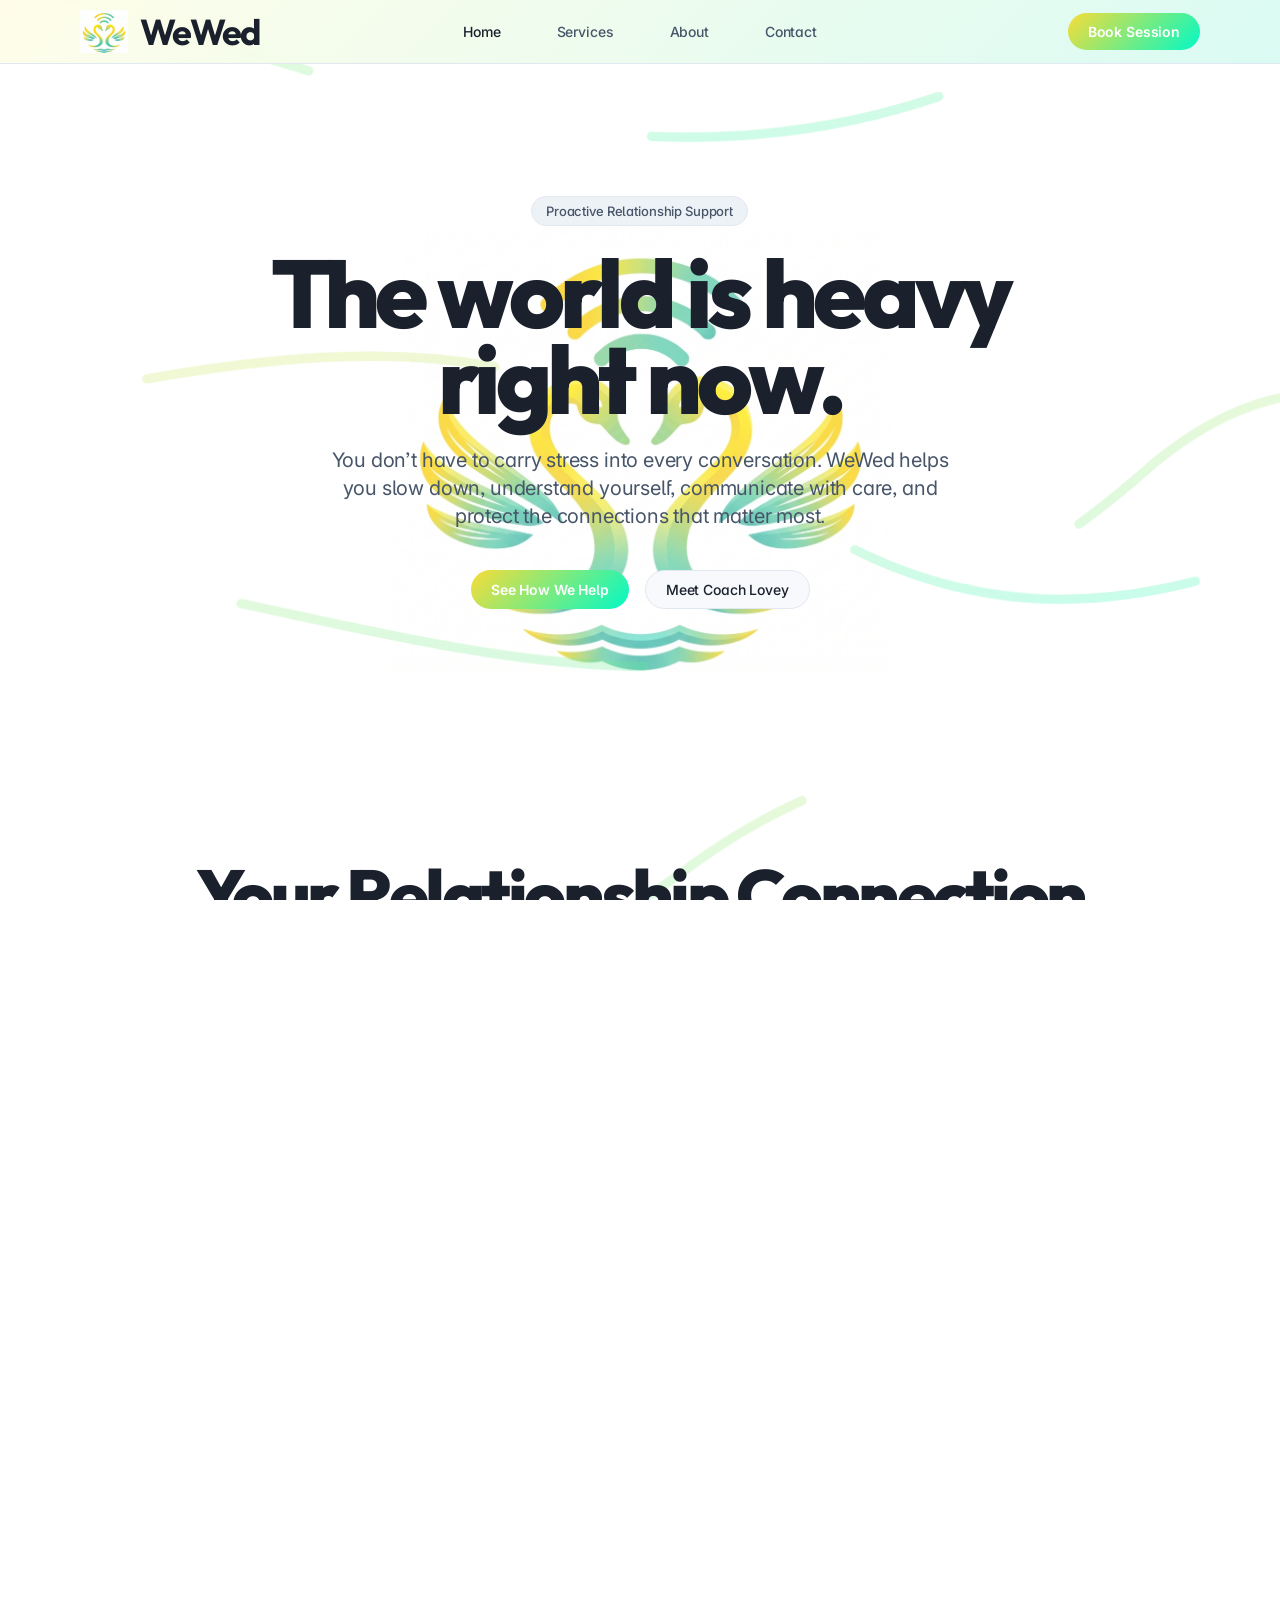
==== commit c5f7afd7: "Refine booking location, make insights links placeholders, improve iframe scroll stealing fix, updat" ====
--- a/index.html
+++ b/index.html
@@ -143,7 +143,7 @@
           <img src="swan-logo.jpg" alt="WeWed Logo" style="width: 32px; height: 32px; margin-right: 4px; object-fit: contain;">
           WeWed
         </a>
-        <p>Proactive relationship prevention, maintenance, and intensive coaching to protect your connection.</p>
+        <p>Tools for intentional communication, prevention, and relationship maintenance for singles and couples.</p>
       </div>
       <div class="footer-column">
         <h4>Services</h4>
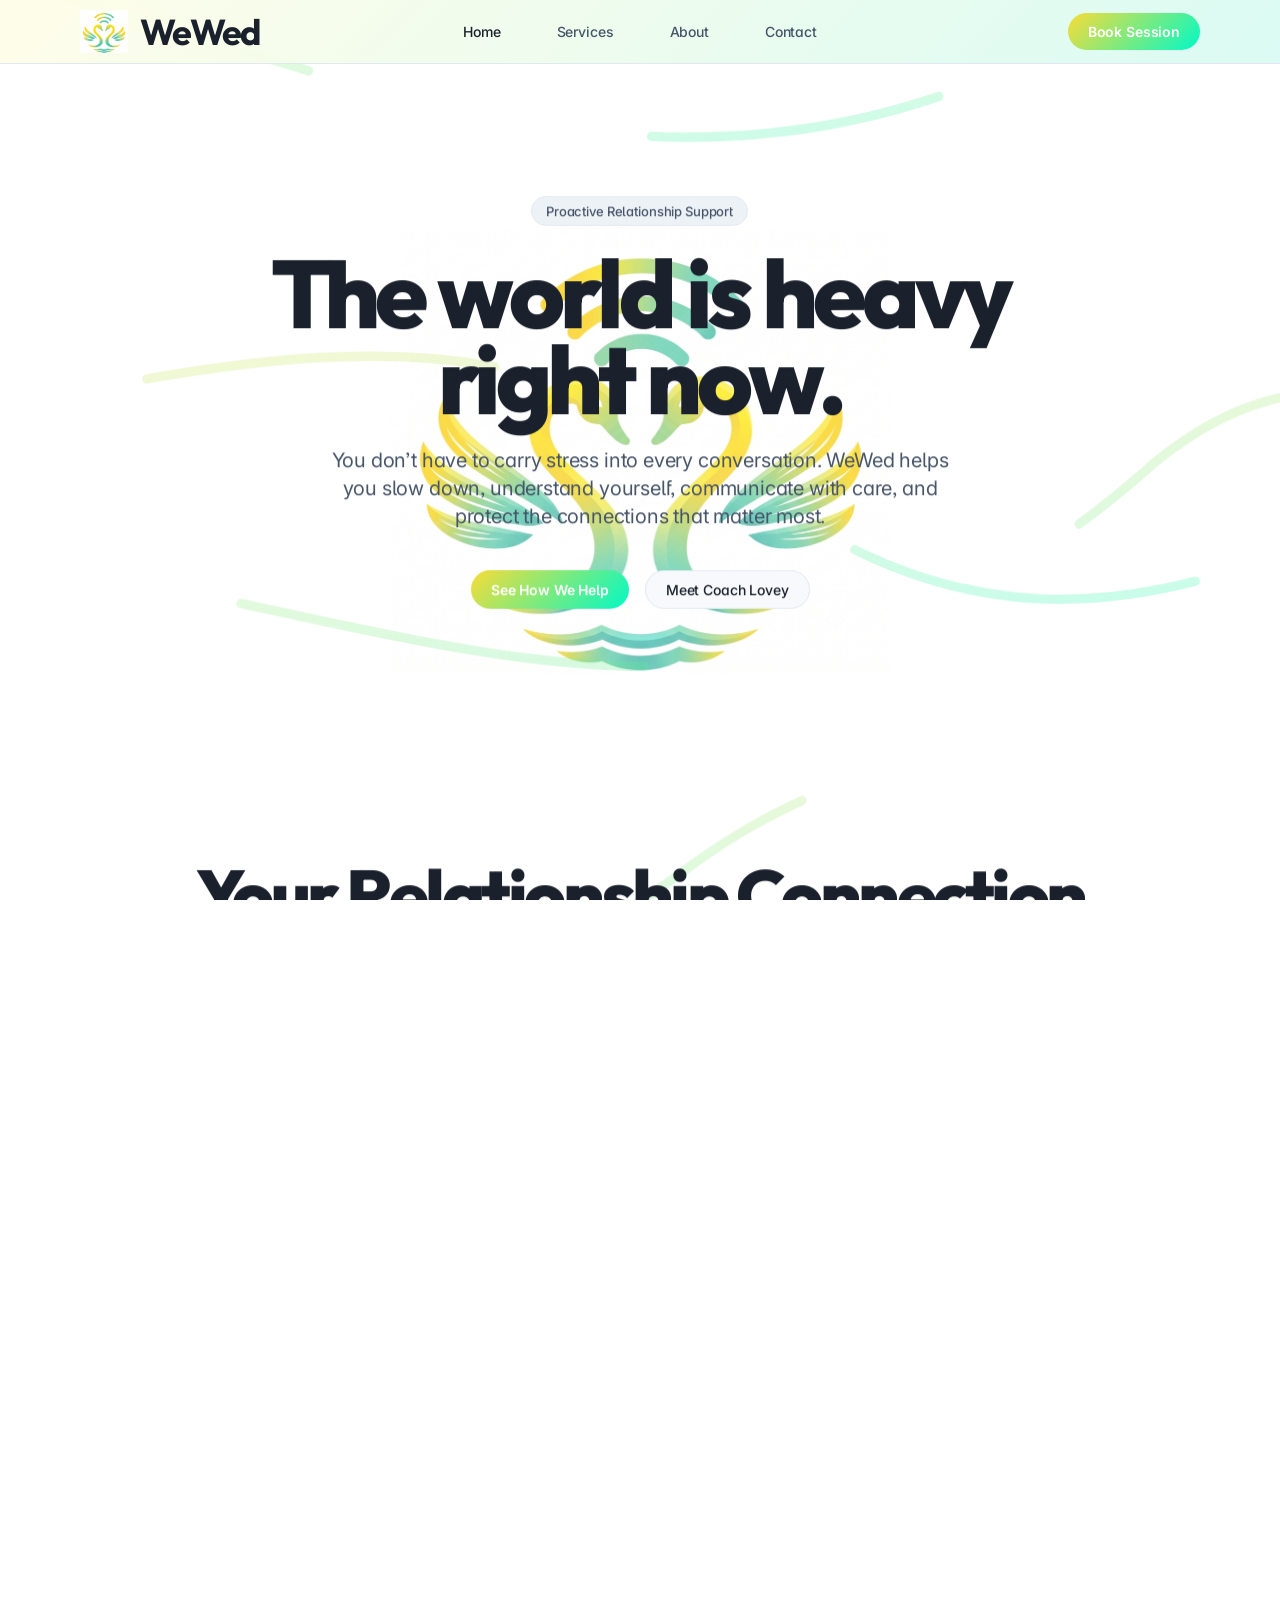
==== commit ec90075a: "Add FAQ section to homepage and update footer FAQ links to index.html#faq" ====
--- a/index.html
+++ b/index.html
@@ -132,6 +132,101 @@
           <p style="color: var(--ink-muted); font-size: 16px; line-height: 1.6; margin-bottom: 0;">Coach Lovey does not diagnose, treat mental health conditions, provide crisis intervention, or replace the support of a licensed mental health professional. Instead, WeWed focuses on prevention, maintenance, communication, clarity, boundaries, and intentional relationship growth.</p>
         </div>
       </div>
+  <!-- Interactive FAQ Section -->
+  <section class="section-container" id="faq" style="border-top: 1px solid var(--hairline-soft);">
+    <div style="text-align: center; margin-bottom: 60px;">
+      <h2 class="display-xl animate-on-scroll">Frequently Asked Questions</h2>
+      <p class="subhead animate-on-scroll" style="margin: 0 auto;">Helpful answers about WeWed coaching, communication support, community conversations, and what to expect before booking.</p>
+    </div>
+
+    <div class="faq-list">
+      <!-- FAQ 1 -->
+      <div class="faq-item animate-on-scroll">
+        <div class="faq-question">
+          <h3>What is relational prevention?</h3>
+          <span class="faq-icon" style="font-size: 24px; color: var(--accent-teal); line-height: 1;">+</span>
+        </div>
+        <div class="faq-answer">
+          <p>Relational prevention is the practice of building healthier communication habits before stress, silence, resentment, or confusion turns into a bigger issue.</p>
+          <p style="margin-top: 12px;">It helps individuals, singles, dating partners, and couples recognize patterns early, set clearer expectations, express needs with care, and create healthier ways to connect.</p>
+          <p style="margin-top: 12px;">The goal is not to wait until everything feels broken. The goal is to build the tools, awareness, and habits that help protect the relationships and connections that matter most.</p>
+        </div>
+      </div>
+
+      <!-- FAQ 2 -->
+      <div class="faq-item animate-on-scroll">
+        <div class="faq-question">
+          <h3>How many sessions are recommended?</h3>
+          <span class="faq-icon" style="font-size: 24px; color: var(--accent-teal); line-height: 1;">+</span>
+        </div>
+        <div class="faq-answer">
+          Coach Lovey recommends starting with a 6-session package. This provides enough time to identify recurring conflict loops, establish healthy routines, and build habits that ensure long-term stability and connection.
+        </div>
+      </div>
+
+      <!-- FAQ 3 -->
+      <div class="faq-item animate-on-scroll">
+        <div class="faq-question">
+          <h3>Can individuals book coaching sessions?</h3>
+          <span class="faq-icon" style="font-size: 24px; color: var(--accent-teal); line-height: 1;">+</span>
+        </div>
+        <div class="faq-answer">
+          <p>Yes. Individual coaching is available for people who want support with communication, self-awareness, dating patterns, relationship expectations, emotional reactions, and personal clarity.</p>
+          <p style="margin-top: 12px;">These sessions can help you understand your communication style, prepare for healthier dating, practice difficult conversations, sort through relationship confusion, recognize patterns that keep repeating, and create simple habits that prevent stress from spilling into your connections.</p>
+          <p style="margin-top: 12px;">Individual coaching is not only for people in relationships. It is also for singles, people dating, people who are divorced, widowed, healing from a past connection, or anyone who wants to understand themselves better before building with someone else.</p>
+        </div>
+      </div>
+
+      <!-- FAQ 4 -->
+      <div class="faq-item animate-on-scroll">
+        <div class="faq-question">
+          <h3>How do intentional communication groups work?</h3>
+          <span class="faq-icon" style="font-size: 24px; color: var(--accent-teal); line-height: 1;">+</span>
+        </div>
+        <div class="faq-answer">
+          <p>Intentional Communication Groups are guided weekly online sessions led by Coach Lovey. Each group creates a low-pressure space where you can listen, share, ask questions, and learn from others who are navigating different stages of life, dating, personal growth, and relationships.</p>
+          <p style="margin-top: 12px;">Each session focuses on practical communication topics such as repeated patterns, relationship expectations, difficult conversations, listening without reacting, speaking with more clarity, and preventing stress from spilling into your connections.</p>
+          <p style="margin-top: 12px;">You can participate, ask questions, or simply listen and take what applies to your life. The goal is to leave with more perspective, better language, and simple tools you can actually use outside of the group.</p>
+        </div>
+      </div>
+
+      <!-- FAQ 5 -->
+      <div class="faq-item animate-on-scroll">
+        <div class="faq-question">
+          <h3>What if my partner does not want to attend?</h3>
+          <span class="faq-icon" style="font-size: 24px; color: var(--accent-teal); line-height: 1;">+</span>
+        </div>
+        <div class="faq-answer">
+          <p>You can still begin with individual coaching. One person gaining clarity, learning better language, and changing how they show up in conversations can still make a difference in how those conversations unfold.</p>
+          <p style="margin-top: 12px;">Individual coaching can help you prepare for difficult conversations, understand repeated patterns, and decide what you need moving forward.</p>
+        </div>
+      </div>
+
+      <!-- FAQ 6 -->
+      <div class="faq-item animate-on-scroll">
+        <div class="faq-question">
+          <h3>Do you accept insurance?</h3>
+          <span class="faq-icon" style="font-size: 24px; color: var(--accent-teal); line-height: 1;">+</span>
+        </div>
+        <div class="faq-answer">
+          <p>Unfortunately, at this time, WeWed does not accept insurance and does not bill insurance companies.</p>
+          <p style="margin-top: 12px;">WeWed services are coaching-based, educational, and preventative. They are not therapy, counseling, mental health treatment, or medical care, so they are not covered or billed the same way clinical services may be.</p>
+          <p style="margin-top: 12px;">Payment is handled directly through WeWed at the time of booking.</p>
+        </div>
+      </div>
+
+      <!-- FAQ 7 -->
+      <div class="faq-item animate-on-scroll">
+        <div class="faq-question">
+          <h3>Are sessions online or in person?</h3>
+          <span class="faq-icon" style="font-size: 24px; color: var(--accent-teal); line-height: 1;">+</span>
+        </div>
+        <div class="faq-answer">
+          <p>Yes. WeWed offers coaching through Zoom and in person when available.</p>
+          <p style="margin-top: 12px;">Zoom sessions make it easy to meet from wherever you are, while in-person sessions may be available depending on location, scheduling, and distance.</p>
+          <p style="margin-top: 12px;">For longer-distance in-person appointments, a mileage or travel fee may apply.</p>
+        </div>
+      </div>
     </div>
   </section>
 
@@ -165,7 +260,7 @@
         <ul>
           <li><a href="services.html">Book Session</a></li>
           <li><a href="contact.html">General Inquiry</a></li>
-          <li><a href="contact.html#faq">FAQs</a></li>
+          <li><a href="#faq">FAQs</a></li>
         </ul>
       </div>
     </div>
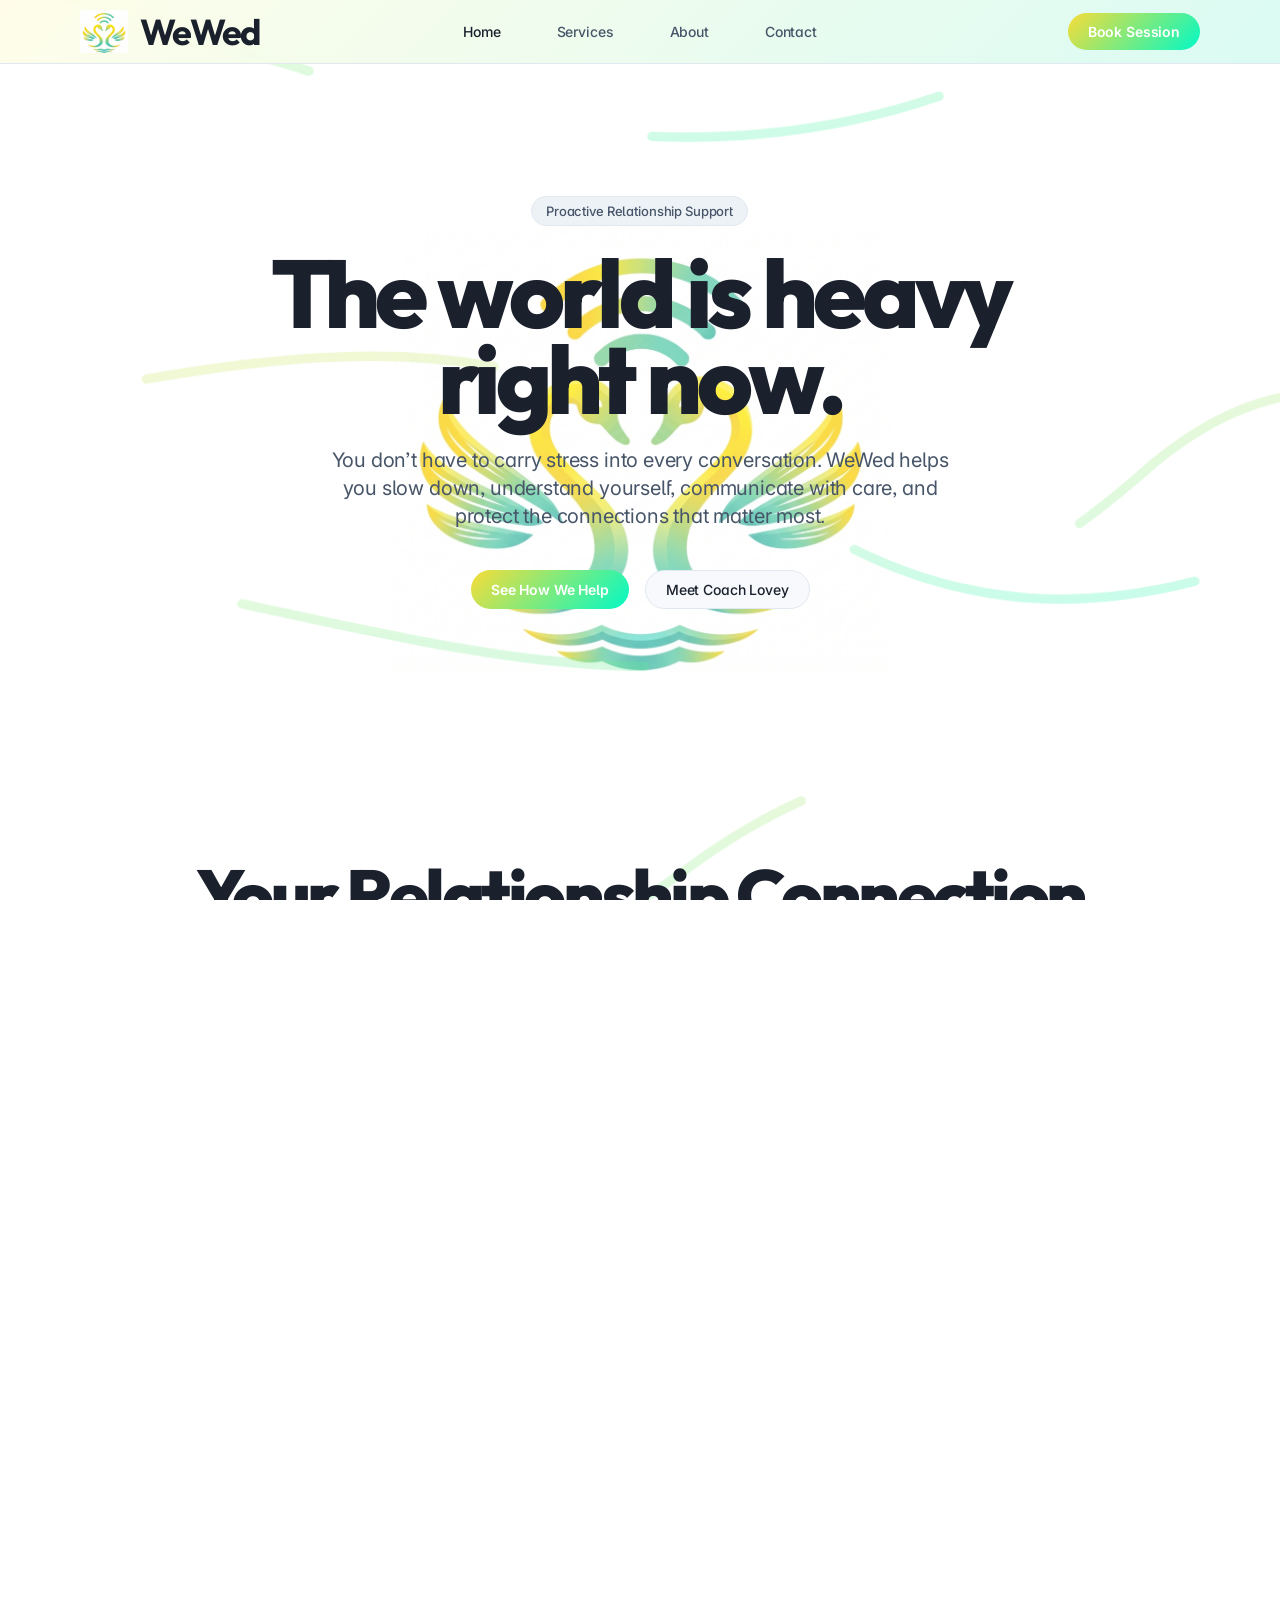
==== commit a2defb88: "Fix nested tag layout bug in index.html" ====
--- a/index.html
+++ b/index.html
@@ -132,6 +132,9 @@
           <p style="color: var(--ink-muted); font-size: 16px; line-height: 1.6; margin-bottom: 0;">Coach Lovey does not diagnose, treat mental health conditions, provide crisis intervention, or replace the support of a licensed mental health professional. Instead, WeWed focuses on prevention, maintenance, communication, clarity, boundaries, and intentional relationship growth.</p>
         </div>
       </div>
+    </div>
+  </section>
+
   <!-- Interactive FAQ Section -->
   <section class="section-container" id="faq" style="border-top: 1px solid var(--hairline-soft);">
     <div style="text-align: center; margin-bottom: 60px;">
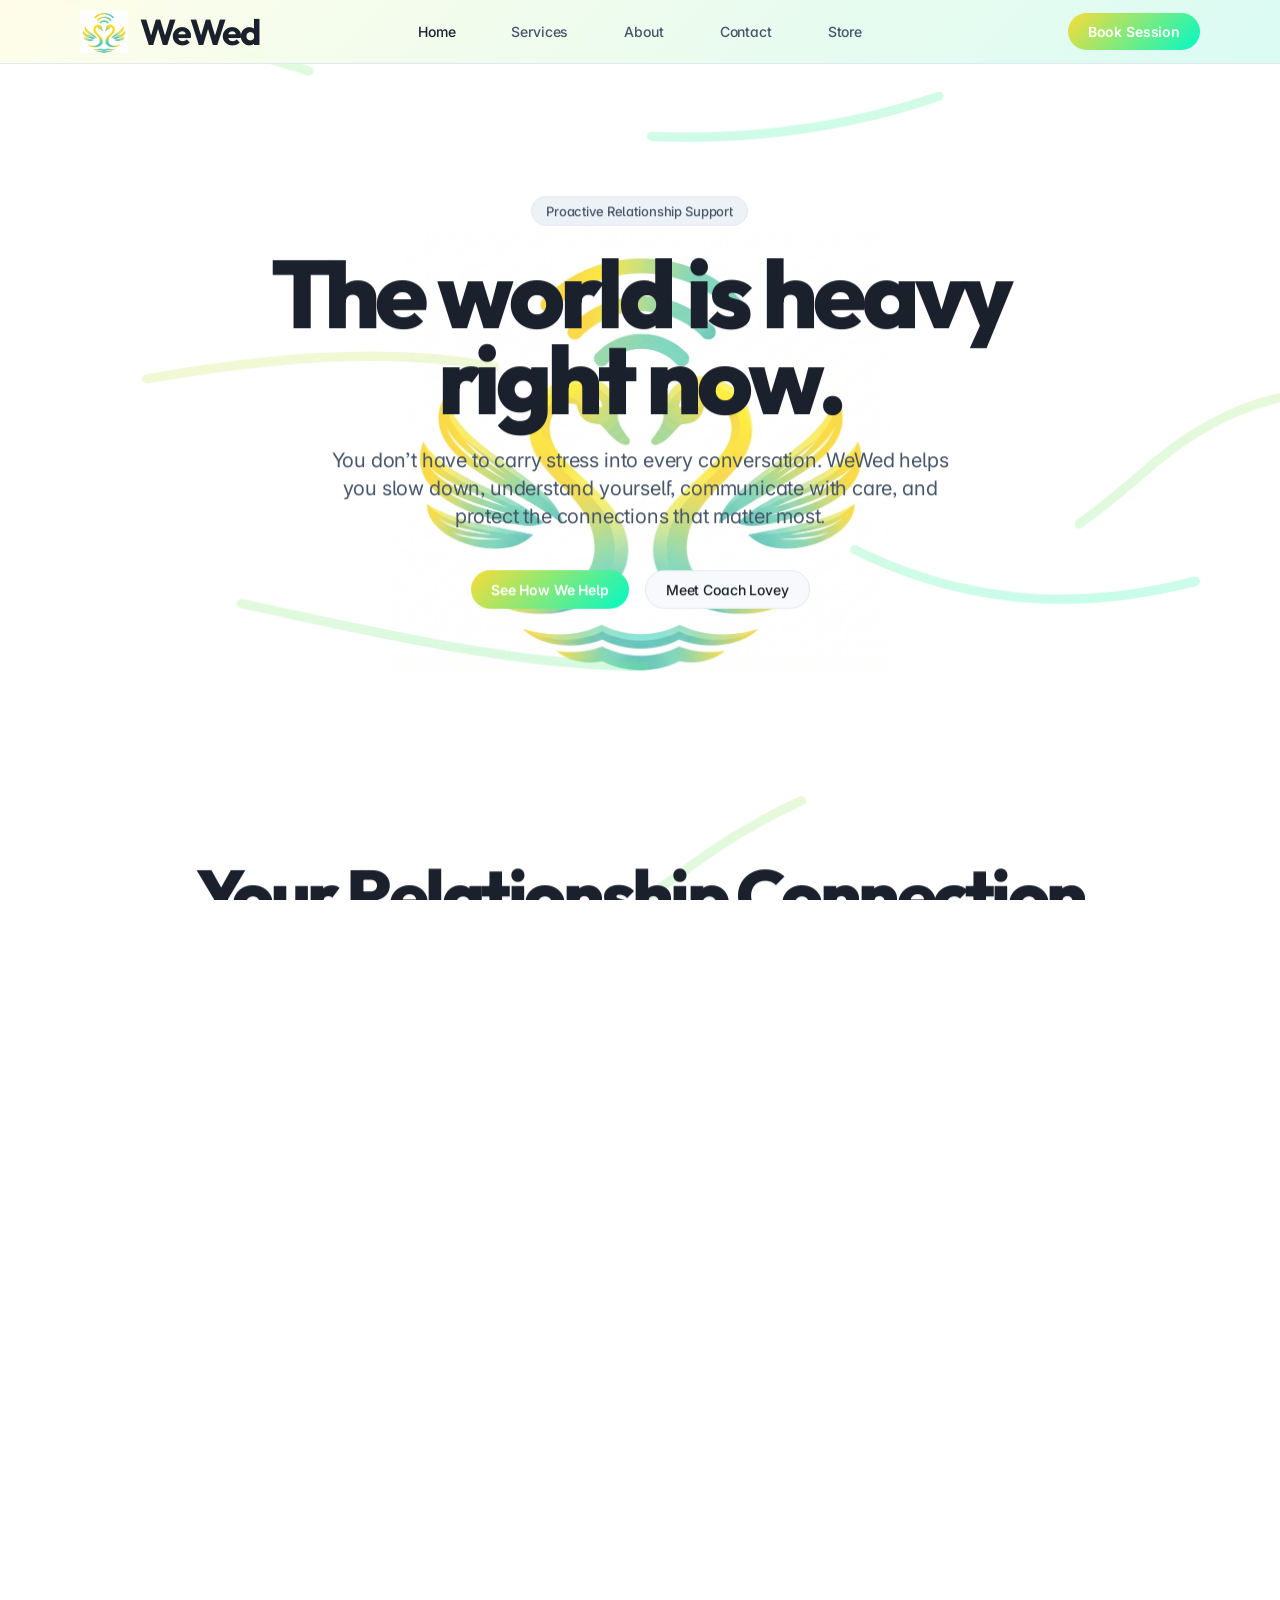
==== commit adcc931b: "Add Store link to navigation bar" ====
--- a/index.html
+++ b/index.html
@@ -22,6 +22,7 @@
         <a href="services.html">Services</a>
         <a href="about.html">About</a>
         <a href="contact.html">Contact</a>
+        <a href="https://www.wewedplus.com/store">Store</a>
       </div>
       <div class="nav-ctas">
         <a href="contact.html" class="btn-primary">Book Session</a>
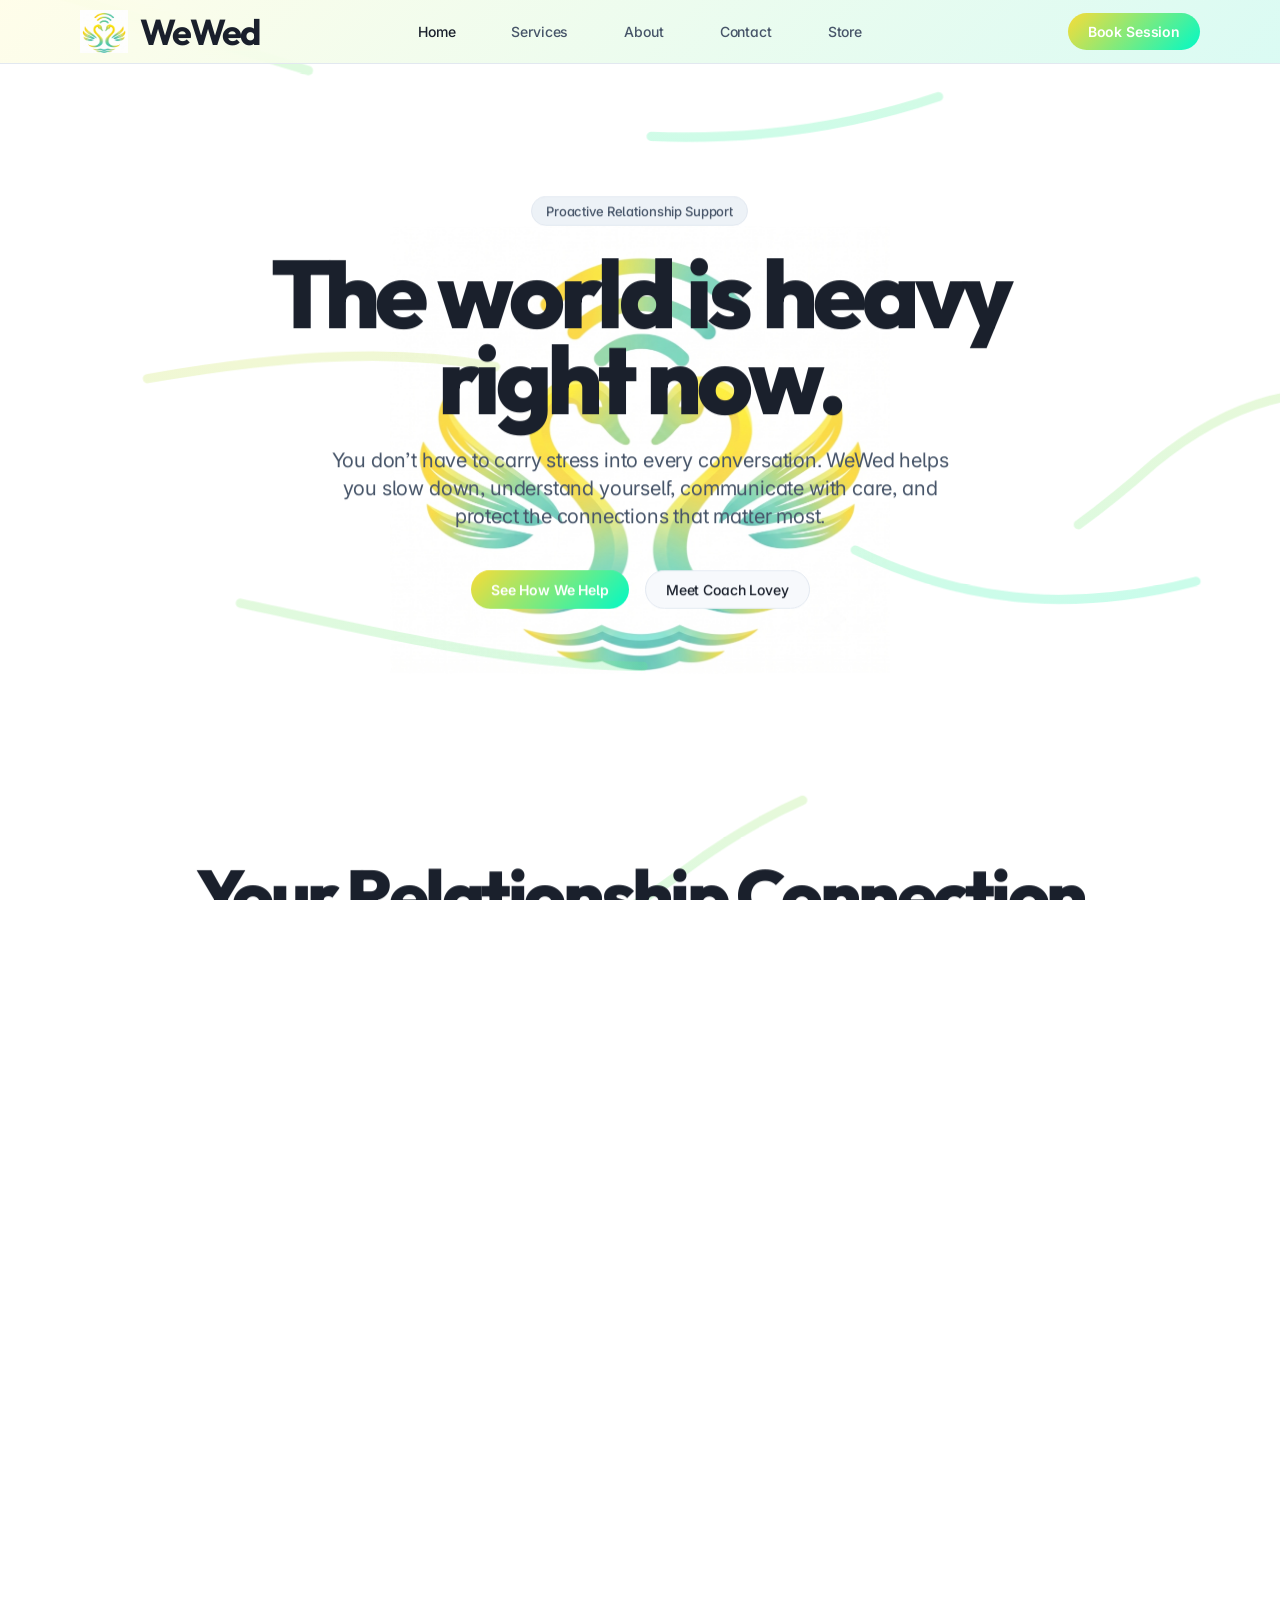
==== commit 14d0b5b0: "Optimize SEO, clean URLs, update form selector, and add robots.txt/sitemap.xml" ====
--- a/index.html
+++ b/index.html
@@ -4,28 +4,29 @@
   <meta charset="UTF-8">
   <script>document.documentElement.classList.add('js')</script>
   <meta name="viewport" content="width=device-width, initial-scale=1.0">
-  <title>WeWed - Proactive Relationship Coaching</title>
-  <meta name="description" content="Peel back the layers and process the weight of the world together. Proactive, preventative relationship support with Coach Lovey.">
+  <title>WeWed | Proactive Relationship & Communication Coaching</title>
+  <meta name="description" content="Strengthen your connection and protect your peace. WeWed offers preventative relationship coaching, deep dives, and group sessions with Coach Lovey.">
+  <link rel="canonical" href="https://wewedplus.com/">
   <link rel="stylesheet" href="style.css?v=2">
   <link rel="icon" type="image/jpeg" href="swan-logo.jpg">
 </head>
 <body>
   <!-- Header Navigation -->
   <header>
-    <a href="index.html" class="logo" id="header-logo">
+    <a href="/" class="logo" id="header-logo">
       <img src="swan-logo.jpg" alt="WeWed Logo" style="width: 32px; height: 32px; margin-right: 4px; object-fit: contain;">
       WeWed
     </a>
     <nav id="header-nav">
       <div class="nav-links">
-        <a href="index.html" class="active">Home</a>
-        <a href="services.html">Services</a>
-        <a href="about.html">About</a>
-        <a href="contact.html">Contact</a>
+        <a href="/" class="active">Home</a>
+        <a href="services">Services</a>
+        <a href="about">About</a>
+        <a href="contact">Contact</a>
         <a href="https://www.wewedplus.com/store">Store</a>
       </div>
       <div class="nav-ctas">
-        <a href="contact.html" class="btn-primary">Book Session</a>
+        <a href="contact" class="btn-primary">Book Session</a>
       </div>
     </nav>
   </header>
@@ -36,8 +37,8 @@
     <h1 class="display-xxl animate-on-scroll">The world is heavy right now.</h1>
     <p class="subhead animate-on-scroll">You don’t have to carry stress into every conversation. WeWed helps you slow down, understand yourself, communicate with care, and protect the connections that matter most.</p>
     <div class="hero-actions animate-on-scroll">
-      <a href="services.html" class="btn-primary">See How We Help</a>
-      <a href="about.html" class="btn-secondary">Meet Coach Lovey</a>
+      <a href="services" class="btn-primary">See How We Help</a>
+      <a href="about" class="btn-secondary">Meet Coach Lovey</a>
     </div>
   </section>
 
@@ -54,7 +55,7 @@
         <div class="hero-tag" style="width: fit-content; margin-bottom: 12px; font-size: 12px; padding: 4px 10px; color: var(--ink);">For Individuals & Couples</div>
         <h3 class="display-md" style="margin-bottom: 15px;">Relational Prevention & Maintenance</h3>
         <p class="subhead" style="font-size: 15px; line-height: 1.5; margin-bottom: 30px;">Stop old patterns before they occur. Protect the healing you've achieved, balancing life, work, stress, and daily routines to stay securely on a positive path forward.</p>
-        <a href="services.html#prevention-maintenance" class="btn-secondary" style="width: 100%;">View Details</a>
+        <a href="services#prevention-maintenance" class="btn-secondary" style="width: 100%;">View Details</a>
       </div>
 
       <!-- Communication Deep Dive (Yellow Spotlight) -->
@@ -62,14 +63,14 @@
         <div class="hero-tag" style="width: fit-content; margin-bottom: 12px; font-size: 12px; padding: 4px 10px; color: var(--ink);">For Individuals & Couples</div>
         <h3 class="display-md" style="margin-bottom: 15px;">The Communication Deep Dive</h3>
         <p class="subhead" style="font-size: 15px; line-height: 1.5; margin-bottom: 30px;">Designed for individuals and couples carrying unspoken hurt, repeated frustration, or communication patterns that keep resurfacing. This coaching space helps you slow down, name what has been building underneath the surface, and begin communicating with more honesty, care, and clarity.</p>
-        <a href="services.html#communication-dive" class="btn-secondary" style="width: 100%;">View Details</a>
+        <a href="services#communication-dive" class="btn-secondary" style="width: 100%;">View Details</a>
       </div>
 
       <!-- Cohorts & Tools (Mix Spotlight) -->
       <div class="card-surface card-spotlight-mix animate-on-scroll" id="card-groups">
         <h3 class="display-md" style="margin-bottom: 15px;">Intentional Communication Groups</h3>
         <p class="subhead" style="font-size: 15px; line-height: 1.5; margin-bottom: 30px;">Breakthroughs from realizing you aren't alone. Led group sessions providing a low-pressure space to connect, share perspectives, and apply what works for you.</p>
-        <a href="services.html#group-cohorts" class="btn-secondary" style="width: 100%;">View Details</a>
+        <a href="services#group-cohorts" class="btn-secondary" style="width: 100%;">View Details</a>
       </div>
     </div>
   </section>
@@ -94,7 +95,7 @@
         <h2 class="display-xl">We Connect. We Prevent. We Build.</h2>
         <p style="color: var(--ink-muted); font-size: 16px; line-height: 1.6; margin-bottom: 20px;">Yolonda “Coach Lovey” Young is the founder of WeWed, LLC and a Certified Relationship Coach with a Bachelor’s degree in Clinical Psychology. Her work focuses on helping singles, couples, and groups build healthier communication, stronger connection, and practical relationship habits before things break down.</p>
         <p style="color: var(--ink-muted); font-size: 16px; line-height: 1.6; margin-bottom: 32px;">Through WeWed, Coach Lovey provides relationship coaching that is preventative, practical, and forward-focused. Her sessions are designed to help clients recognize patterns, strengthen communication, build self-awareness, and create healthier ways of showing up in their relationships.</p>
-        <a href="about.html" class="btn-primary">Read My Story</a>
+        <a href="about" class="btn-primary">Read My Story</a>
       </div>
     </div>
   </section>
@@ -238,7 +239,7 @@
   <footer>
     <div class="footer-container">
       <div class="footer-info">
-        <a href="index.html" class="logo" id="footer-logo">
+        <a href="/" class="logo" id="footer-logo">
           <img src="swan-logo.jpg" alt="WeWed Logo" style="width: 32px; height: 32px; margin-right: 4px; object-fit: contain;">
           WeWed
         </a>
@@ -247,23 +248,23 @@
       <div class="footer-column">
         <h4>Services</h4>
         <ul>
-          <li><a href="services.html#prevention-maintenance">Prevention & Maintenance</a></li>
-          <li><a href="services.html#communication-dive">Communication Deep Dive</a></li>
-          <li><a href="services.html#group-cohorts">Community Conversation</a></li>
+          <li><a href="services#prevention-maintenance">Prevention & Maintenance</a></li>
+          <li><a href="services#communication-dive">Communication Deep Dive</a></li>
+          <li><a href="services#group-cohorts">Community Conversation</a></li>
         </ul>
       </div>
       <div class="footer-column">
         <h4>About</h4>
         <ul>
-          <li><a href="about.html">Coach Lovey</a></li>
-          <li><a href="about.html#articles">Insights & Articles</a></li>
+          <li><a href="about">Coach Lovey</a></li>
+          <li><a href="about#articles">Insights & Articles</a></li>
         </ul>
       </div>
       <div class="footer-column">
         <h4>Connect</h4>
         <ul>
-          <li><a href="services.html">Book Session</a></li>
-          <li><a href="contact.html">General Inquiry</a></li>
+          <li><a href="services">Book Session</a></li>
+          <li><a href="contact">General Inquiry</a></li>
           <li><a href="#faq">FAQs</a></li>
         </ul>
       </div>
